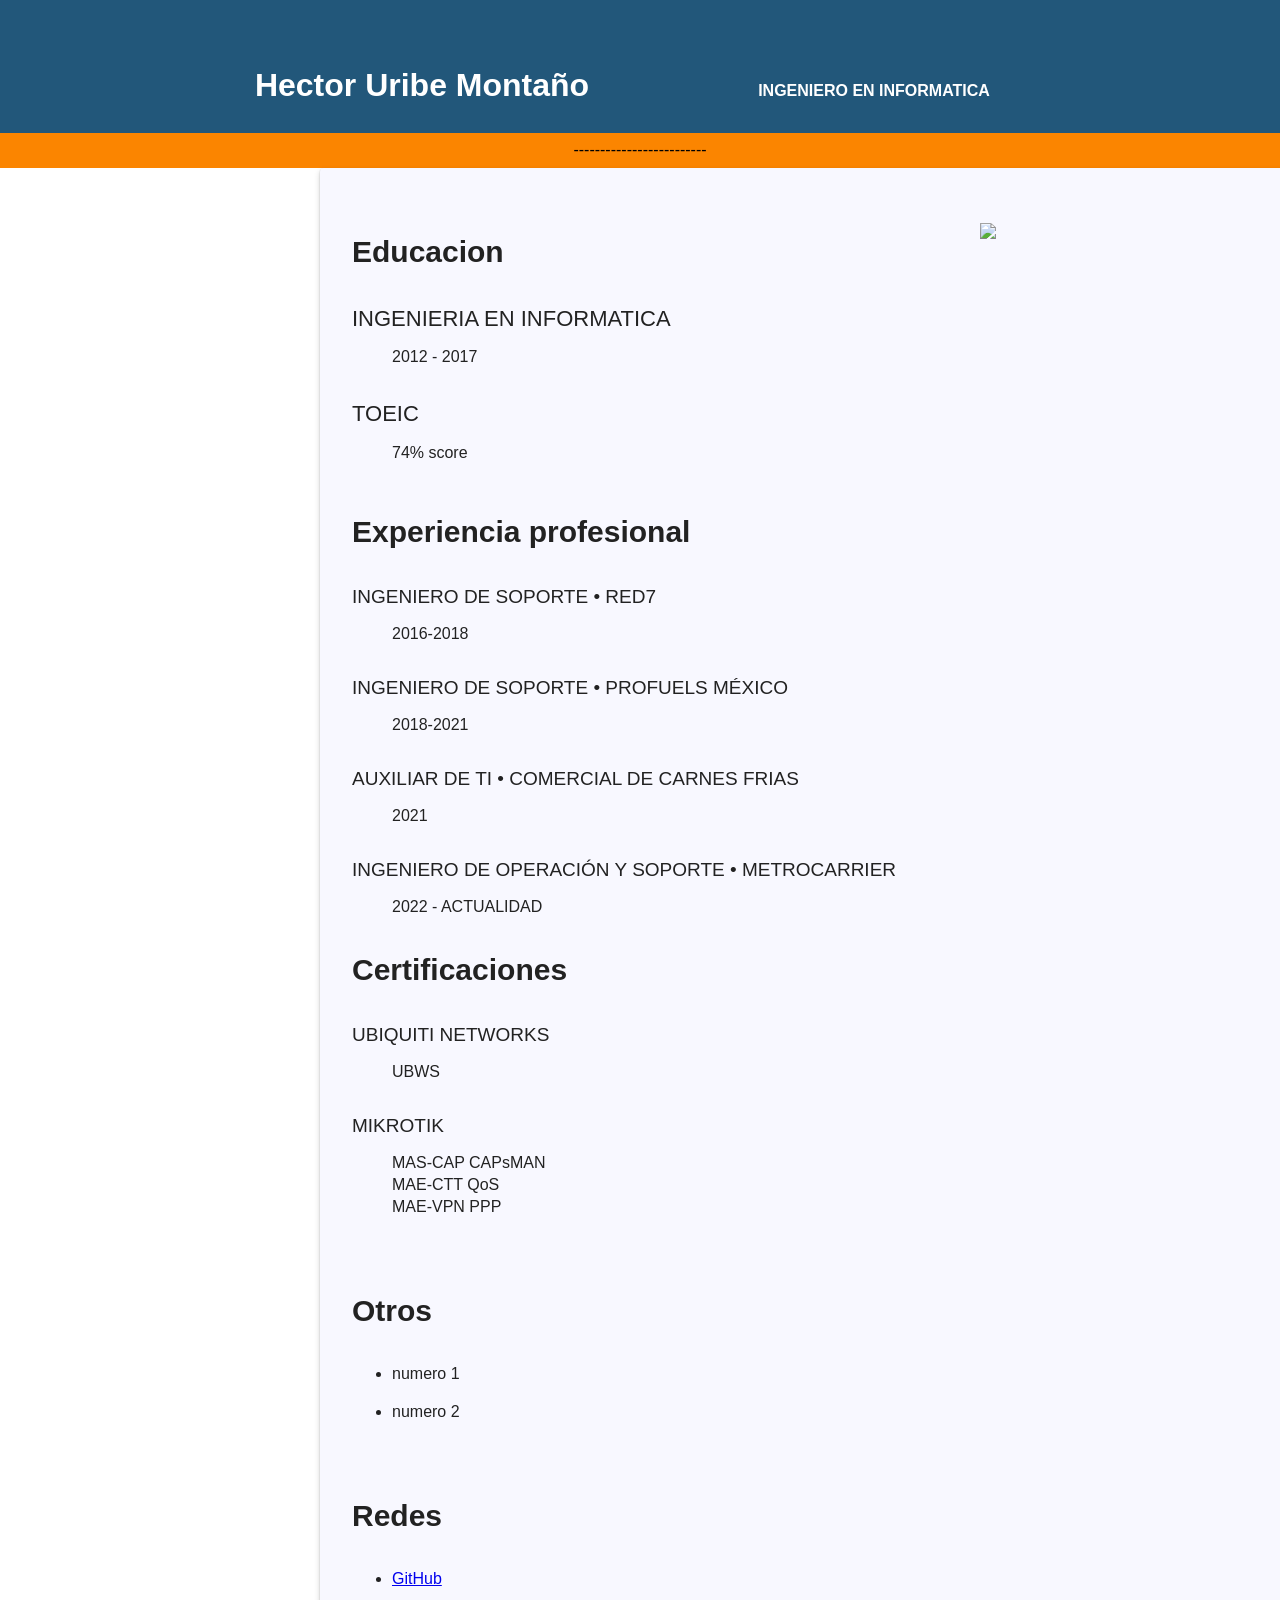
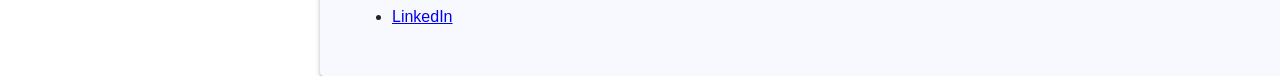
==== index.html @ c2cc69c9 "Initial commit" ====
<!DOCTYPE html>
 <html>
 <head>
 	<title>Curriculum Vitae</title>
 	<meta charset="utf-8">
    <link rel="stylesheet" href="./css/all.css" >
 	<meta name= "description" content=".jkasldkajdlkajsdlñkjdfk{kasñl{dkalskd">
    <link rel="stylesheet" href="https://cdnjs.cloudflare.com/ajax/libs/animate.css/4.1.1/animate.min.css"/>
    <meta content="width=device-width, initial-scale=1" name="viewport">
    <link href="css/style.css" rel="stylesheet">
     <link href="css/normalize.css" rel="stylesheet">
     <meta content="2" data-name="image-counter">

 </head>
 <body  style="font-family: helvetica, arial, sans-serif; margin: 0; ">
<header class="Encabezado" > 
 <h1 class="content animate__animated animate__bounceInLeft " >Hector Uribe Montaño</h1>
 <p class="content animate__animated animate__bounceInRight " >Ingeniero en Informatica </p>
</header>
<div class="topbarra">  ------------------------- </div>



<section >
<div class="video-container" >
        <video autoplay loop width="1920" width="1080" >
        <source src="./Fondo/FondoCV.mp4" typ="video/mp4">
            </video>
    </div>

  <div class="container">
		<div id="myEducation">
    <div style="display: inline-block; width: 65%;vertical-align:top;" >
               <h3 class="title_middletop" >Educacion</h3> 
            <div>
        <dl>
           <dt class="mydescription" >Ingenieria en Informatica</dt>
            <dd>2012 - 2017</dd>
           <dt class="mydescription">TOEIC</dt>
            <dd>74% score</dd>
        </dl>            
            </div>
    </div> 
            <div class="Foto_perfil"><img src="https://pbs.twimg.com/media/CMOrTsXVEAAF6tr.jpg" width="300" > 
            </div>            
        </div>
    <div>
         <h3 class="title_middletop" >Experiencia profesional</h3> 
        <div>
            <dl>
                <dt class="title_middle" >Ingeniero de Soporte • RED7</dt>
                <dd>2016-2018</dd>
                <dt class="title_middle">Ingeniero de Soporte • Profuels México</dt>
                <dd>2018-2021</dd>
                <dt class="title_middle">Auxiliar de TI • Comercial de Carnes Frias</dt>
                <dd>2021</dd>
                 <dt class="title_middle">Ingeniero de Operación y Soporte • Metrocarrier</dt>
                <dd>2022 - ACTUALIDAD</dd>
            </dl>            
        </div>  
    </div>
        <div >
        <h3  class="title_middletop" >Certificaciones</h3> 
        <div>
            <dl>
                <dt class="title_middle">Ubiquiti Networks</dt>
                <dd>UBWS</dd>
                <dt class="title_middle">Mikrotik</dt>
                <dd>MAS-CAP CAPsMAN</dd>
                <dd>MAE-CTT QoS</dd>
                <dd>MAE-VPN PPP</dd>
            </dl> 
        </div>                 
        </div>  
            <div style="margin-top: 70px;">
                <h3 class="title_middletop">Otros</h3>
                <ul style="margin-top:12px;">
                    <li style="margin-top:16px;">numero 1</li>
                    <li style="margin-top:16px;">numero 2</li>
                </ul>
            </div>
             <div style="margin-top: 70px;">
                <h3 class="title_middletop" >Redes</h3>
                <ul style="margin-top:12px;">
                    <li style="margin-top:16px;">
                        <a href="https://github.com/Hector7x" target="_blank">GitHub</a></li>
                    <li style="margin-top:16px;"><a href="https://www.linkedin.com/in/hectorum" target="_blank">LinkedIn</a></li>
                </ul>
            
            </div>
    </div>
</section>
 </body>
 </html>
---- css/all.css ----
.animate__animated.animate__bounceInLeft{
	  --animate-duration: 1s;
	   --animate-delay: 0.9s;
	   display: inline-block;
	   width: 400px; 
	   font-weight:700
}

.animate__animated.animate__bounceInRight{
	--animate-duration: 1.5s;
	   --animate-delay: 0.9s;
	   display: inline-block;
	   width: 400px; 
	   text-transform: uppercase;	
	   font-weight:700
}

.Encabezado{
	
	background-color: #22577a; 
	color:white; 
	text-align: center; 
	padding: 10px;
}

.topbarra{

		color: black;  
		text-align: center; 
		padding: 6px;
        background-color: #fb8500;
}

.title_middle{

	font-size:19px; 
	text-transform: uppercase;
	margin-top: 30px;
	margin-bottom: 12px;
}

.title_middletop{
	font-size: 30px; font-weight:700;
	padding-top: 1px;
	padding-bottom: 1px;
}

.myEducation{

	

}
.mydescription{

	font-size:22px; 
	text-transform: uppercase;
	margin-top: 30px;
	margin-bottom: 12px;
}

.container{
	position: relative;
	margin-left: 25%;
	max-width: 960px;
	height: 80vh;
	width: 100%;
	height: 100%;
	box-shadow: 0 3px 6px rgba(0, 0, 0, 0.16),0 1px 2px rgba(0, 0, 0, 0.23);
	background-color: ghostwhite;
	border-radius: 4px;
	padding: 2em;
	overflow: auto;
}

.Foto_perfil{
	display: inline-block; 
	width:30%; 
	margin-top: 20px;
}

@media (min-width: 200px) {
	th{
		display: flex;
	}
	td{
		display: flex;
		width: auto;
	}
	td:nth-of-type(1){
		font-size: 1em;
	}
	.content{
		padding: 1em;
	}
}
@media (min-height: 100px){
	.content{
		height: .2em;
	}
}
---- css/style.css ----
/*
 * What follows is the result of much research on cross-browser styling.
 * Credit left inline and big thanks to Nicolas Gallagher, Jonathan Neal,
 * Kroc Camen, and the H5BP dev community and team.
 */
/* ==========================================================================
   Base styles: opinionated defaults
   ========================================================================== */
html {
  color: #222;
  font-size: 1em;
  line-height: 1.4;
}

html, body {
  height: 100%;
  width: 100%;
}

/*
 * Remove text-shadow in selection highlight:
 * https://twitter.com/miketaylr/status/12228805301
 *
 * These selection rule sets have to be separate.
 * Customize the background color to match your design.
 */
::selection {
  background: #b3d4fc;
  text-shadow: none;
}

/*
 * A better looking default horizontal rule
 */
hr {
  display: block;
  height: 1px;
  border: 0;
  border-top: 1px solid #ccc;
  margin: 1em 0;
  padding: 0;
}

/*
 * Remove the gap between audio, canvas, iframes,
 * images, videos and the bottom of their containers:
 * https://github.com/h5bp/html5-boilerplate/issues/440
 */
audio,
canvas,
iframe,
img,
svg,
video {
  vertical-align: middle;
}

/*
 * Remove default fieldset styles.
 */
fieldset {
  border: 0;
  margin: 0;
  padding: 0;
}

/*
 * Allow only vertical resizing of textareas.
 */
textarea {
  resize: vertical;
}

/* ==========================================================================
   Browser Upgrade Prompt
   ========================================================================== */
.browserupgrade {
  margin: 0.2em 0;
  background: #ccc;
  color: #000;
  padding: 0.2em 0;
}

/* ==========================================================================
   Author's custom styles
   ========================================================================== */
.video-container {
  height: 100%;
  width: 100%;
  overflow: hidden;
  position: absolute;
  
}

.video-container video {
  min-width: 100%;
  min-height: 100%;
  width: auto;
  height: auto;
  position: absolute ;
  top: 50%;
  left: 50%;
  -webkit-transform: translate(-50%, -50%);
  transform: translate(-50%, -50%);
  
}

.navigation li {
  padding: 5px 10px;
  transition: all 0.8s;
}

.navigation li:hover {
  background-color: rgba(0, 0, 0, 0.8);
}

.navigation li a {
  color: white;
  cursor: pointer;
}

.navigation li a:hover {
  text-decoration: none;
}

#description ul {
  margin: 0px;
}

#description.absolute {
  bottom: 0px;
}

#description.fixed {
  top: 0px;
}

.pictures {
  height: 300px;
  background-size: cover;
  background-position: center;
  padding: 0px;
  overflow: hidden;
}

.pictures:hover .screen {
  top: 0%;
}

.pictures .screen {
  top: -100%;
  position: relative;
  background-color: rgba(0, 0, 0, 0.8);
  height: 100%;
  width: 100%;
  transition: top 0.4s;
}

#menu-title {
  width: 300px;
  z-index: 5;
  top: 50%;
  left: calc(50% - 150px);
  top: calc(50% - 2.5em);
}

#gallery {
  width: 100%;
  overflow-x: hidden;
}

#gallery .inner {
  white-space: nowrap;
  position: relative;
  left: 0%;
  transition: left 3.5s;
}

#gallery .image {
  display: inline-block;
  margin-right: -4px;
  height: 100vh;
  width: 100%;
  background-size: cover;
  background-position: center;
}

#contact {
  margin-top: -200px;
}

.container .card {
  margin-top: -200px;
  padding: 2em;
}

.path-step {
  width: 1.5em;
  height: 1.5em;
  border-radius: 50%;
  background-color: #a2a2a2;
  display: inline-block;
  margin-top: 2em;
  opacity: 0.4s;
  transition: all 0.4s;
  cursor: pointer;
}

.path-step:hover {
  box-shadow: 0px 0px 5px rgba(250, 250, 250, 0.8);
  opacity: 0.9;
}

.path-step.active {
  opacity: 1;
  background-color: white;
  box-shadow: 0px 0px 5px rgba(250, 250, 250, 0.8);
}

.step-form .step {
  max-height: 0px;
  overflow: hidden;
  transition: all 1s;
  margin: 0px;
}

.step-form .step.active {
  padding: 1em 0.5em;
  max-height: 150px;
}

.step-form .step input, .step-form .step textarea {
  font-size: 2em;
  padding: 0.5em;
  border: none;
  outline: none;
  border-bottom: solid 1px #eee;
  background-color: transparent;
  widt: 100%;
}

#location {
  width: 80%;
  margin: 0 auto;
  margin-top: -50px;
}

#map {
  height: 500px;
}

/* ==========================================================================
   Helper classes
   ========================================================================== */
.card {
  box-shadow: 0px 0px 10px rgba(0, 0, 0, 0.5);
}

.black {
  background-color: #222;
}

.white {
  background-color: white;
}

.white-text {
  color: white;
}

.black-text {
  color: black;
}

.Montserrat {
  font-family: 'Montserrat', sans-serif;

.slim {
  font-weight: 200;
}

.title {
  font-size: 1.5em;
}

.subtitle {
  font-size: 2.5em;
}

.medium, .navigation li {
  font-size: 1.5em;
}

.large-padding {
  padding: 10px 15px;
}

.absolute {
  position: absolute;
}

.fixed {
  position: fixed;
}

.relative {
  position: relative;
}

.bottom {
  bottom: 0px;
}

.top {
  top: 1em;
}

.right {
  right: 5em;
}

.up {
  z-index: 5;
}

.full-height {
  height: 100%;
}

.full-width {
  width: 100%;
}

.row {
  margin: 0;
}

.top-space {
  margin-top: 2em;
}

.no-margin {
  margin: 0px;
}

/*
 * Hide visually and from screen readers
 */
.hidden {
  display: none;
}

/*
 * Hide only visually, but have it available for screen readers:
 * http://snook.ca/archives/html_and_css/hiding-content-for-accessibility
 */
.visuallyhidden {
  border: 0;
  clip: rect(0 0 0 0);
  height: 1px;
  margin: -1px;
  overflow: hidden;
  padding: 0;
  position: absolute;
  width: 1px;
}

/*
 * Extends the .visuallyhidden class to allow the element
 * to be focusable when navigated to via the keyboard:
 * https://www.drupal.org/node/897638
 */
.visuallyhidden.focusable:active,
.visuallyhidden.focusable:focus {
  clip: auto;
  height: auto;
  margin: 0;
  overflow: visible;
  position: static;
  width: auto;
}

/*
 * Hide visually and from screen readers, but maintain layout
 */
.invisible {
  visibility: hidden;
}

/*
 * Clearfix: contain floats
 *
 * For modern browsers
 * 1. The space content is one way to avoid an Opera bug when the
 *    `contenteditable` attribute is included anywhere else in the document.
 *    Otherwise it causes space to appear at the top and bottom of elements
 *    that receive the `clearfix` class.
 * 2. The use of `table` rather than `block` is only necessary if using
 *    `:before` to contain the top-margins of child elements.
 */
.clearfix:before,
.clearfix:after {
  content: " ";
  /* 1 */
  display: table;
  /* 2 */
}

.clearfix:after {
  clear: both;
}

/* ==========================================================================
   EXAMPLE Media Queries for Responsive Design.
   These examples override the primary ('mobile first') styles.
   Modify as content requires.
   ========================================================================== */
/* ==========================================================================
   Print styles.
   Inlined to avoid the additional HTTP request:
   http://www.phpied.com/delay-loading-your-print-css/
   ========================================================================== */
@media print {
  *,
  *:before,
  *:after,
  *:first-letter,
  *:first-line {
    background: transparent !important;
    color: #000 !important;
    /* Black prints faster:
                                   http://www.sanbeiji.com/archives/953 */
    box-shadow: none !important;
    text-shadow: none !important;
  }
  a,
  a:visited {
    text-decoration: underline;
  }
  a[href]:after {
    content: " (" attr(href) ")";
  }
  abbr[title]:after {
    content: " (" attr(title) ")";
  }
  /*
     * Don't show links that are fragment identifiers,
     * or use the `javascript:` pseudo protocol
     */
  a[href^="#"]:after,
  a[href^="javascript:"]:after {
    content: "";
  }
  pre,
  blockquote {
    border: 1px solid #999;
    page-break-inside: avoid;
  }
  /*
     * Printing Tables:
     * http://css-discuss.incutio.com/wiki/Printing_Tables
     */
  thead {
    display: table-header-group;
  }
  tr,
  img {
    page-break-inside: avoid;
  }
  img {
    max-width: 100% !important;
  }
  p,
  h2,
  h3 {
    orphans: 3;
    widows: 3;
  }
  h2,
  h3 {
    page-break-after: avoid;
  }
}
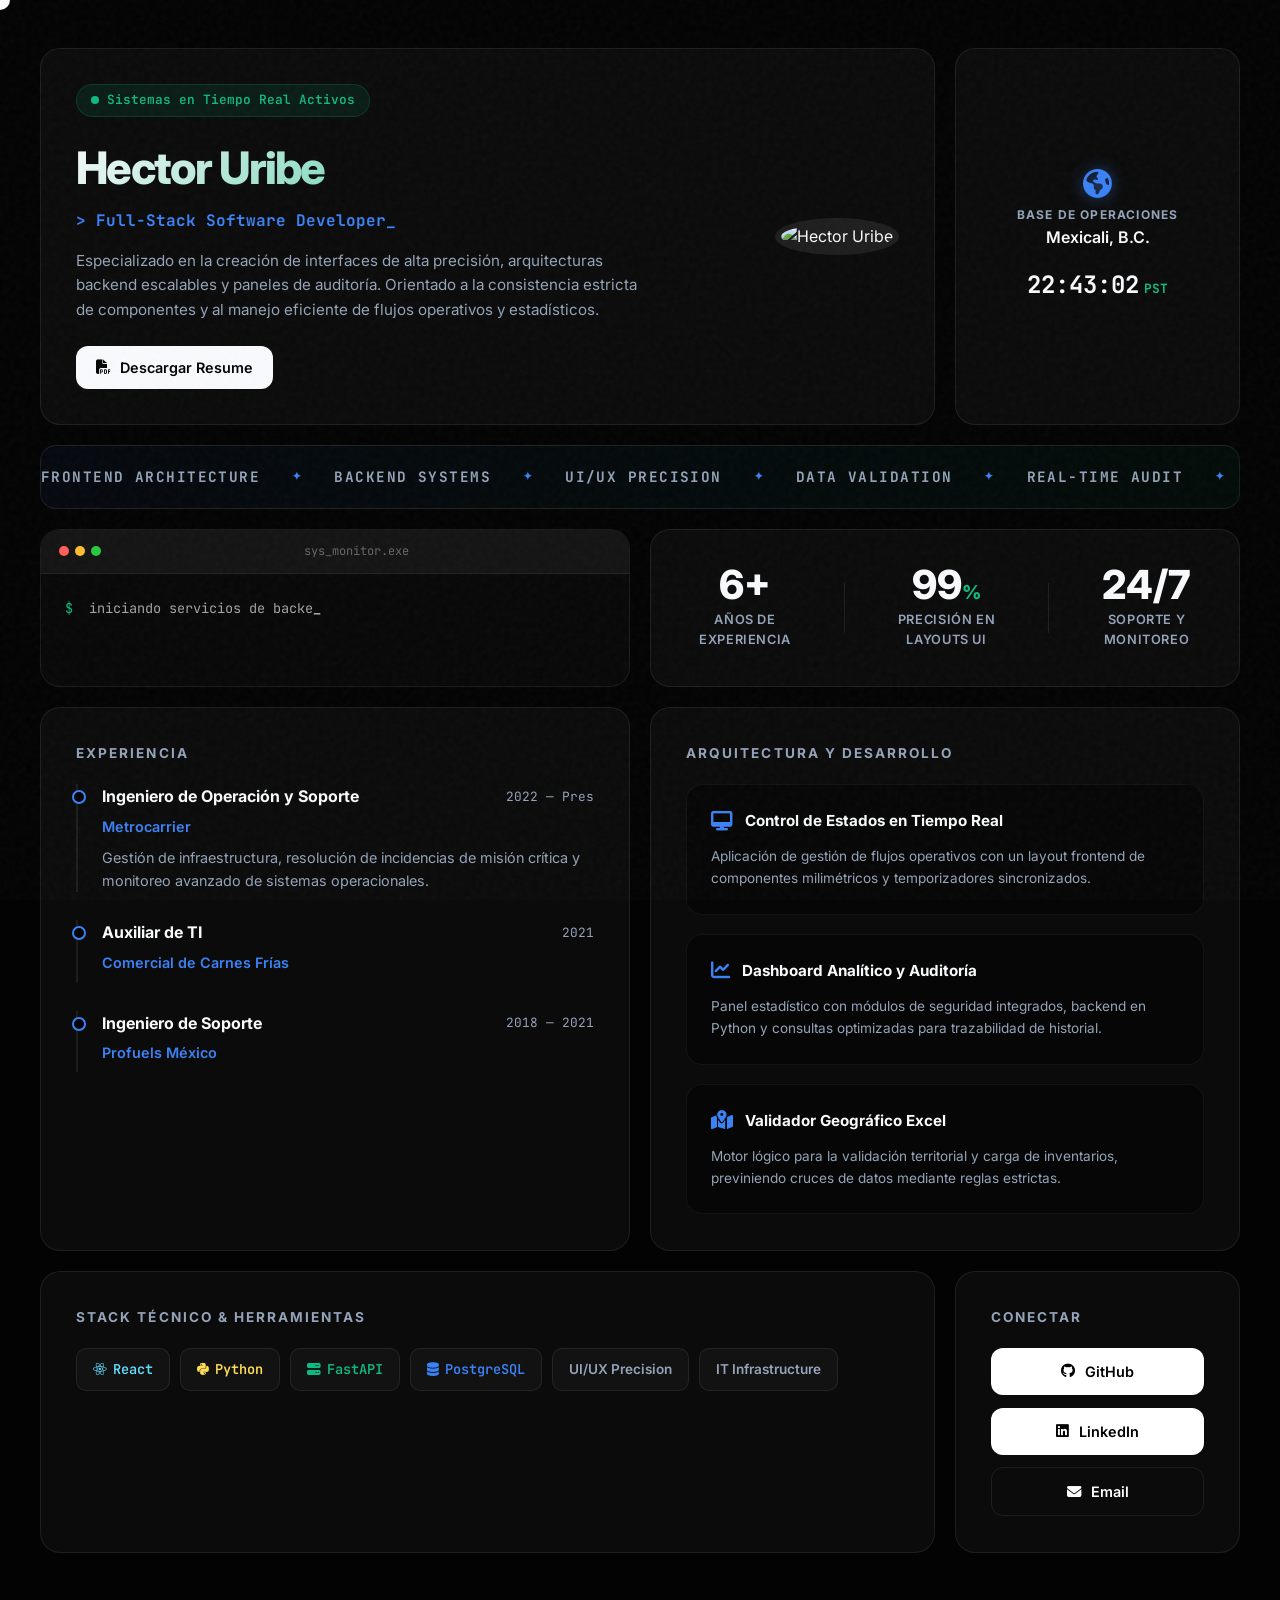
==== commit b209dded: "q" ====
--- a/index.html
+++ b/index.html
@@ -1,96 +1,286 @@
-  <!DOCTYPE html>
- <html>
- <head>
- 	<title>Curriculum Vitae</title>
- 	<meta charset="utf-8">
-    <link rel="stylesheet" href="./css/all.css" >
- 	<meta name= "description" content=".jkasldkajdlkajsdlñkjdfk{kasñl{dkalskd">
-    <link rel="stylesheet" href="https://cdnjs.cloudflare.com/ajax/libs/animate.css/4.1.1/animate.min.css"/>
-    <meta content="width=device-width, initial-scale=1" name="viewport">
-    <link href="css/style.css" rel="stylesheet">
-     <link href="css/normalize.css" rel="stylesheet">
-     <meta content="2" data-name="image-counter">
-
- </head>
- <body  style="font-family: helvetica, arial, sans-serif; margin: 0; ">
-<header class="Encabezado" > 
- <h1 class="content animate__animated animate__bounceInLeft " >Hector Uribe Montaño</h1>
- <p class="content animate__animated animate__bounceInRight " >Ingeniero en Informatica </p>
-</header>
-<div class="topbarra">  ------------------------- </div>
-
-
-
-<section >
-<div class="video-container" >
-        <video autoplay loop width="1920" width="1080" >
-        <source src="./Fondo/FondoCV.mp4" typ="video/mp4">
-            </video>
+<!DOCTYPE html>
+<html lang="es">
+<head>
+    <meta charset="utf-8">
+    <meta name="viewport" content="width=device-width, initial-scale=1">
+    <title>Hector Uribe - Software Developer</title>
+    <link rel="preconnect" href="https://fonts.googleapis.com">
+    <link rel="preconnect" href="https://fonts.gstatic.com" crossorigin>
+    <link href="https://fonts.googleapis.com/css2?family=Inter:wght@300;400;500;600;700&family=JetBrains+Mono:wght@400;700&display=swap" rel="stylesheet">
+    <link rel="stylesheet" href="https://cdnjs.cloudflare.com/ajax/libs/font-awesome/6.4.0/css/all.min.css">
+    <link rel="stylesheet" href="./css/all.css">
+</head>
+<body>
+
+    <div class="custom-cursor" id="cursor"></div>
+
+    <div class="noise-bg"></div>
+
+    <div class="bento-container" id="bento-container">
+        
+        <div class="bento-card hero-card slide-up" style="--delay: 0.1s;">
+            <div class="hero-content">
+                <div class="status-badge">
+                    <span class="pulse-dot"></span> Sistemas en Tiempo Real Activos
+                </div>
+                <h1 class="name gradient-text">Hector Uribe</h1>
+                <h2 class="role">&gt; Full-Stack Software Developer_</h2>
+                <p class="bio">
+                    Especializado en la creación de interfaces de alta precisión, arquitecturas backend escalables y paneles de auditoría. Orientado a la consistencia estricta de componentes y al manejo eficiente de flujos operativos y estadísticos.
+                </p>
+                <div class="hero-actions">
+                    <a href="CV_Hector_Uribe.pdf" download="CV_Hector_Uribe.pdf" class="glow-btn magnetic-element">
+                        <i class="fas fa-file-pdf"></i> Descargar Resume
+                    </a>
+                </div>
+            </div>
+            <div class="hero-visual">
+                <div class="avatar-wrapper">
+                    <img src="https://pbs.twimg.com/media/CMOrTsXVEAAF6tr.jpg" alt="Hector Uribe" class="avatar">
+                </div>
+            </div>
+        </div>
+
+        <div class="bento-card location-card slide-up" style="--delay: 0.2s;">
+            <div class="location-info">
+                <i class="fas fa-globe-americas icon-glow"></i>
+                <div>
+                    <h3 class="loc-title">Base de Operaciones</h3>
+                    <p class="loc-text">Mexicali, B.C.</p>
+                </div>
+            </div>
+            <div class="time-display">
+                <span id="live-time">00:00:00</span>
+                <span class="time-zone">PST</span>
+            </div>
+        </div>
+
+        <div class="bento-card marquee-card slide-up" style="--delay: 0.3s;">
+            <div class="marquee-track">
+                <div class="marquee-content">
+                    <span>FRONTEND ARCHITECTURE</span> <span class="star">✦</span>
+                    <span>BACKEND SYSTEMS</span> <span class="star">✦</span>
+                    <span>UI/UX PRECISION</span> <span class="star">✦</span>
+                    <span>DATA VALIDATION</span> <span class="star">✦</span>
+                    <span>REAL-TIME AUDIT</span> <span class="star">✦</span>
+                    <span>FRONTEND ARCHITECTURE</span> <span class="star">✦</span>
+                    <span>BACKEND SYSTEMS</span> <span class="star">✦</span>
+                    <span>UI/UX PRECISION</span> <span class="star">✦</span>
+                    <span>DATA VALIDATION</span> <span class="star">✦</span>
+                    <span>REAL-TIME AUDIT</span> <span class="star">✦</span>
+                </div>
+            </div>
+        </div>
+
+        <div class="bento-card terminal-card slide-up" style="--delay: 0.4s;">
+            <div class="terminal-header">
+                <div class="term-dots">
+                    <span class="dot red"></span><span class="dot yellow"></span><span class="dot green"></span>
+                </div>
+                <span class="term-title">sys_monitor.exe</span>
+            </div>
+            <div class="terminal-body">
+                <p><span class="prompt">$</span> <span id="typewriter"></span><span class="cursor-blink">_</span></p>
+            </div>
+        </div>
+
+        <div class="bento-card stats-card slide-up" style="--delay: 0.5s;">
+            <div class="stat-box">
+                <span class="stat-number">6+</span>
+                <span class="stat-label">Años de<br>Experiencia</span>
+            </div>
+            <div class="stat-divider"></div>
+            <div class="stat-box">
+                <span class="stat-number">99<span class="stat-small">%</span></span>
+                <span class="stat-label">Precisión en<br>Layouts UI</span>
+            </div>
+            <div class="stat-divider"></div>
+            <div class="stat-box">
+                <span class="stat-number">24/7</span>
+                <span class="stat-label">Soporte y<br>Monitoreo</span>
+            </div>
+        </div>
+
+        <div class="bento-card exp-card slide-up" style="--delay: 0.6s;">
+            <h3 class="card-title">Experiencia</h3>
+            <div class="exp-list">
+                <div class="exp-item">
+                    <div class="exp-header">
+                        <span class="exp-role">Ingeniero de Operación y Soporte</span>
+                        <span class="exp-date">2022 — Pres</span>
+                    </div>
+                    <span class="exp-company">Metrocarrier</span>
+                    <p class="exp-desc">Gestión de infraestructura, resolución de incidencias de misión crítica y monitoreo avanzado de sistemas operacionales.</p>
+                </div>
+                <div class="exp-item">
+                    <div class="exp-header">
+                        <span class="exp-role">Auxiliar de TI</span>
+                        <span class="exp-date">2021</span>
+                    </div>
+                    <span class="exp-company">Comercial de Carnes Frías</span>
+                </div>
+                <div class="exp-item">
+                    <div class="exp-header">
+                        <span class="exp-role">Ingeniero de Soporte</span>
+                        <span class="exp-date">2018 — 2021</span>
+                    </div>
+                    <span class="exp-company">Profuels México</span>
+                </div>
+            </div>
+        </div>
+
+        <div class="bento-card projects-card slide-up" style="--delay: 0.7s;">
+            <h3 class="card-title">Arquitectura y Desarrollo</h3>
+            <div class="project-list">
+                <div class="project-box">
+                    <div class="project-top">
+                        <i class="fas fa-desktop project-icon"></i>
+                        <h4>Control de Estados en Tiempo Real</h4>
+                    </div>
+                    <p>Aplicación de gestión de flujos operativos con un layout frontend de componentes milimétricos y temporizadores sincronizados.</p>
+                </div>
+                <div class="project-box">
+                    <div class="project-top">
+                        <i class="fas fa-chart-line project-icon"></i>
+                        <h4>Dashboard Analítico y Auditoría</h4>
+                    </div>
+                    <p>Panel estadístico con módulos de seguridad integrados, backend en Python y consultas optimizadas para trazabilidad de historial.</p>
+                </div>
+                <div class="project-box">
+                    <div class="project-top">
+                        <i class="fas fa-map-marked-alt project-icon"></i>
+                        <h4>Validador Geográfico Excel</h4>
+                    </div>
+                    <p>Motor lógico para la validación territorial y carga de inventarios, previniendo cruces de datos mediante reglas estrictas.</p>
+                </div>
+            </div>
+        </div>
+
+        <div class="bento-card tech-card slide-up" style="--delay: 0.8s;">
+            <h3 class="card-title">Stack Técnico & Herramientas</h3>
+            <div class="tags-container">
+                <span class="mono-tag code-react"><i class="fab fa-react"></i> React</span>
+                <span class="mono-tag code-python"><i class="fab fa-python"></i> Python</span>
+                <span class="mono-tag code-api"><i class="fas fa-server"></i> FastAPI</span>
+                <span class="mono-tag code-db"><i class="fas fa-database"></i> PostgreSQL</span>
+                <span class="mono-tag text-tag">UI/UX Precision</span>
+                <span class="mono-tag text-tag">IT Infrastructure</span>
+            </div>
+        </div>
+        
+        <div class="bento-card contact-card slide-up" style="--delay: 0.9s;">
+            <h3 class="card-title">Conectar</h3>
+            <div class="link-grid">
+                <a href="https://github.com/Hector7x" target="_blank" class="tech-btn primary-btn magnetic-element">
+                    <i class="fab fa-github"></i> GitHub
+                </a>
+                <a href="https://www.linkedin.com/in/hectorum" target="_blank" class="tech-btn primary-btn magnetic-element">
+                    <i class="fab fa-linkedin"></i> LinkedIn
+                </a>
+                <a href="mailto:tu-correo@email.com" class="tech-btn outline-btn magnetic-element">
+                    <i class="fas fa-envelope"></i> Email
+                </a>
+            </div>
+        </div>
+
     </div>
 
-  <div class="container">
-		<div id="myEducation">
-    <div style="display: inline-block; width: 65%;vertical-align:top;" >
-               <h3 class="title_middletop" >Educacion</h3> 
-            <div>
-        <dl>
-           <dt class="mydescription" >Ingenieria en Informatica</dt>
-            <dd>2012 - 2017</dd>
-           <dt class="mydescription">TOEIC</dt>
-            <dd>74% score</dd>
-        </dl>            
-            </div>
-    </div> 
-            <div class="Foto_perfil"><img src="https://pbs.twimg.com/media/CMOrTsXVEAAF6tr.jpg" width="300" > 
-            </div>            
-        </div>
-    <div>
-         <h3 class="title_middletop" >Experiencia profesional</h3> 
-        <div>
-            <dl>
-                <dt class="title_middle" >Ingeniero de Soporte • RED7</dt>
-                <dd>2016-2018</dd>
-                <dt class="title_middle">Ingeniero de Soporte • Profuels México</dt>
-                <dd>2018-2021</dd>
-                <dt class="title_middle">Auxiliar de TI • Comercial de Carnes Frias</dt>
-                <dd>2021</dd>
-                 <dt class="title_middle">Ingeniero de Operación y Soporte • Metrocarrier</dt>
-                <dd>2022 - ACTUALIDAD</dd>
-            </dl>            
-        </div>  
-    </div>
-        <div >
-        <h3  class="title_middletop" >Certificaciones</h3> 
-        <div>
-            <dl>
-                <dt class="title_middle">Ubiquiti Networks</dt>
-                <dd>UBWS</dd>
-                <dt class="title_middle">Mikrotik</dt>
-                <dd>MAS-CAP CAPsMAN</dd>
-                <dd>MAE-CTT QoS</dd>
-                <dd>MAE-VPN PPP</dd>
-            </dl> 
-        </div>                 
-        </div>  
-            <div style="margin-top: 70px;">
-                <h3 class="title_middletop">Otros</h3>
-                <ul style="margin-top:12px;">
-                    <li style="margin-top:16px;">numero 1</li>
-                    <li style="margin-top:16px;">numero 2</li>
-                </ul>
-            </div>
-             <div style="margin-top: 70px;">
-                <h3 class="title_middletop" >Redes</h3>
-                <ul style="margin-top:12px;">
-                    <li style="margin-top:16px;">
-                        <a href="https://github.com/Hector7x" target="_blank">GitHub</a></li>
-                    <li style="margin-top:16px;"><a href="https://www.linkedin.com/in/hectorum" target="_blank">LinkedIn</a></li>
-                </ul>
+    <script>
+        // 1. Cursor Personalizado Invertido
+        const cursor = document.getElementById('cursor');
+        
+        if (window.matchMedia("(min-width: 768px)").matches) {
+            document.addEventListener('mousemove', e => {
+                cursor.style.transform = `translate3d(${e.clientX}px, ${e.clientY}px, 0)`;
+            });
+
+            const interactives = document.querySelectorAll('a, button, .bento-card');
+            interactives.forEach(el => {
+                el.addEventListener('mouseenter', () => cursor.classList.add('active'));
+                el.addEventListener('mouseleave', () => cursor.classList.remove('active'));
+            });
+        }
+
+        // 2. Elementos Magnéticos (Botones)
+        const magnetics = document.querySelectorAll('.magnetic-element');
+        magnetics.forEach(btn => {
+            btn.addEventListener('mousemove', e => {
+                const rect = btn.getBoundingClientRect();
+                const x = (e.clientX - rect.left - rect.width / 2) * 0.4; 
+                const y = (e.clientY - rect.top - rect.height / 2) * 0.4;
+                btn.style.transform = `translate(${x}px, ${y}px)`;
+            });
+            btn.addEventListener('mouseleave', () => {
+                btn.style.transform = `translate(0px, 0px)`;
+            });
+        });
+
+        // 3. Efecto 3D Tilt y Linterna
+        const cards = document.querySelectorAll('.bento-card');
+        cards.forEach(card => {
+            card.addEventListener('mousemove', e => {
+                const rect = card.getBoundingClientRect();
+                const x = e.clientX - rect.left;
+                const y = e.clientY - rect.top;
+                
+                card.style.setProperty("--mouse-x", `${x}px`);
+                card.style.setProperty("--mouse-y", `${y}px`);
+
+                const centerX = rect.width / 2;
+                const centerY = rect.height / 2;
+                const rotateX = ((y - centerY) / centerY) * -3; 
+                const rotateY = ((x - centerX) / centerX) * 3;
+                
+                card.style.transform = `perspective(1200px) rotateX(${rotateX}deg) rotateY(${rotateY}deg) scale3d(1.01, 1.01, 1.01)`;
+                card.style.zIndex = "10";
+            });
+
+            card.addEventListener('mouseleave', () => {
+                card.style.transform = `perspective(1200px) rotateX(0deg) rotateY(0deg) scale3d(1, 1, 1)`;
+                card.style.zIndex = "1";
+            });
+        });
+
+        // 4. Reloj en Vivo
+        function updateClock() {
+            const now = new Date();
+            const options = { timeZone: 'America/Tijuana', hour: '2-digit', minute:'2-digit', second:'2-digit', hour12: false };
+            document.getElementById('live-time').innerText = now.toLocaleTimeString('es-MX', options);
+        }
+        setInterval(updateClock, 1000);
+        updateClock();
+
+        // 5. Efecto Typewriter
+        const phrases = [
+            "iniciando servicios de backend...",
+            "validando schemas de FastAPI... OK.",
+            "sincronizando componentes React...",
+            "eficiencia espacial al 100%.",
+            "auditando bases de datos..."
+        ];
+        let i = 0; let j = 0; let isDeleting = false; let isWaiting = false;
+        const speed = 50; const delayBetween = 2500;
+        const typewriterEl = document.getElementById("typewriter");
+
+        function typeLoop() {
+            if (isWaiting) return;
+            const currentPhrase = phrases[i];
             
-            </div>
-    </div>
-</section>
- </body>
- </html>
-
-
+            if (isDeleting) {
+                typewriterEl.innerText = currentPhrase.substring(0, j - 1);
+                j--;
+                if (j === 0) { isDeleting = false; i = (i + 1) % phrases.length; }
+            } else {
+                typewriterEl.innerText = currentPhrase.substring(0, j + 1);
+                j++;
+                if (j === currentPhrase.length) {
+                    isWaiting = true;
+                    setTimeout(() => { isWaiting = false; isDeleting = true; }, delayBetween);
+                }
+            }
+            setTimeout(typeLoop, isDeleting ? speed / 2 : speed);
+        }
+        typeLoop();
+    </script>
+</body>
+</html>
--- a/css/all.css
+++ b/css/all.css
@@ -1,100 +1,242 @@
-.animate__animated.animate__bounceInLeft{
-	  --animate-duration: 1s;
-	   --animate-delay: 0.9s;
-	   display: inline-block;
-	   width: 400px; 
-	   font-weight:700
-}
-
-.animate__animated.animate__bounceInRight{
-	--animate-duration: 1.5s;
-	   --animate-delay: 0.9s;
-	   display: inline-block;
-	   width: 400px; 
-	   text-transform: uppercase;	
-	   font-weight:700
-}
-
-.Encabezado{
-	
-	background-color: #22577a; 
-	color:white; 
-	text-align: center; 
-	padding: 10px;
-}
-
-.topbarra{
-
-		color: black;  
-		text-align: center; 
-		padding: 6px;
-        background-color: #fb8500;
-}
-
-.title_middle{
-
-	font-size:19px; 
-	text-transform: uppercase;
-	margin-top: 30px;
-	margin-bottom: 12px;
-}
-
-.title_middletop{
-	font-size: 30px; font-weight:700;
-	padding-top: 1px;
-	padding-bottom: 1px;
-}
-
-.myEducation{
-
-	
-
-}
-.mydescription{
-
-	font-size:22px; 
-	text-transform: uppercase;
-	margin-top: 30px;
-	margin-bottom: 12px;
-}
-
-.container{
-	position: relative;
-	margin-left: 25%;
-	max-width: 960px;
-	height: 80vh;
-	width: 100%;
-	height: 100%;
-	box-shadow: 0 3px 6px rgba(0, 0, 0, 0.16),0 1px 2px rgba(0, 0, 0, 0.23);
-	background-color: ghostwhite;
-	border-radius: 4px;
-	padding: 2em;
-	overflow: auto;
-}
-
-.Foto_perfil{
-	display: inline-block; 
-	width:30%; 
-	margin-top: 20px;
-}
-
-@media (min-width: 200px) {
-	th{
-		display: flex;
-	}
-	td{
-		display: flex;
-		width: auto;
-	}
-	td:nth-of-type(1){
-		font-size: 1em;
-	}
-	.content{
-		padding: 1em;
-	}
-}
-@media (min-height: 100px){
-	.content{
-		height: .2em;
-	}
+/* --- VARIABLES DEL SISTEMA --- */
+:root {
+    --bg-base: #030303;
+    --bg-card: rgba(18, 18, 18, 0.6);
+    --border-color: rgba(255, 255, 255, 0.08);
+    --text-main: #f8fafc;
+    --text-muted: #94a3b8;
+    --accent-blue: #3b82f6;
+    --accent-green: #10b981;
+    --btn-primary-bg: #ffffff;
+    --btn-primary-text: #000000;
+    --btn-outline-text: #ffffff;
+    --card-radius: 20px;
+    --transition: all 0.4s ease;
+}
+
+* { box-sizing: border-box; margin: 0; padding: 0; }
+
+/* Ocultar cursor nativo para el Custom Cursor */
+@media (min-width: 768px) {
+    body, a, button, input { cursor: none !important; }
+}
+
+::-webkit-scrollbar { width: 8px; }
+::-webkit-scrollbar-track { background: var(--bg-base); }
+::-webkit-scrollbar-thumb { background: #333; border-radius: 10px; }
+::-webkit-scrollbar-thumb:hover { background: var(--accent-blue); }
+::selection { background: rgba(59, 130, 246, 0.3); color: #fff; }
+
+/* CUSTOM CURSOR */
+.custom-cursor {
+    position: fixed; top: -10px; left: -10px; width: 20px; height: 20px;
+    background: white; border-radius: 50%; pointer-events: none;
+    mix-blend-mode: difference; z-index: 99999;
+    transition: width 0.3s ease, height 0.3s ease, top 0.3s ease, left 0.3s ease;
+}
+.custom-cursor.active {
+    width: 60px; height: 60px; top: -30px; left: -30px;
+    background: rgba(255,255,255,0.8);
+}
+
+/* FILTRO DE RUIDO PREMIUM */
+.noise-bg {
+    position: fixed; top: 0; left: 0; width: 100vw; height: 100vh;
+    pointer-events: none; z-index: 9000; opacity: 0.035;
+    background-image: url("data:image/svg+xml,%3Csvg viewBox='0 0 200 200' xmlns='http://www.w3.org/2000/svg'%3E%3Cfilter id='noiseFilter'%3E%3CfeTurbulence type='fractalNoise' baseFrequency='0.8' numOctaves='3' stitchTiles='stitch'/%3E%3C/filter%3E%3Crect width='100%25' height='100%25' filter='url(%23noiseFilter)'/%3E%3C/svg%3E");
+}
+
+body {
+    font-family: 'Inter', sans-serif;
+    background-color: var(--bg-base);
+    color: var(--text-main);
+    line-height: 1.6;
+    min-height: 100vh;
+    display: flex;
+    justify-content: center;
+    align-items: center;
+    padding: 3rem 1.5rem;
+    overflow-x: hidden;
+}
+
+.slide-up {
+    opacity: 0; transform: translateY(20px);
+    animation: slideUpAnim 0.7s forwards cubic-bezier(0.16, 1, 0.3, 1);
+    animation-delay: var(--delay);
+}
+@keyframes slideUpAnim { to { opacity: 1; transform: translateY(0); } }
+
+/* --- GRID BENTO --- */
+.bento-container {
+    display: grid;
+    grid-template-columns: repeat(4, 1fr);
+    grid-auto-rows: minmax(min-content, max-content);
+    gap: 1.25rem;
+    max-width: 1200px;
+    width: 100%;
+    perspective: 2000px;
+}
+
+.hero-card { grid-column: span 3; }
+.location-card { grid-column: span 1; }
+.marquee-card { grid-column: span 4; padding: 0 !important; overflow: hidden; border-radius: 16px !important; }
+.terminal-card { grid-column: span 2; padding: 0 !important; overflow: hidden; }
+.stats-card { grid-column: span 2; }
+.exp-card { grid-column: span 2; grid-row: span 2; }
+.projects-card { grid-column: span 2; grid-row: span 2; }
+.tech-card { grid-column: span 3; }
+.contact-card { grid-column: span 1; }
+
+.bento-card {
+    background-color: var(--bg-card);
+    border-radius: var(--card-radius);
+    padding: 2.2rem;
+    position: relative;
+    display: flex;
+    flex-direction: column;
+    border: 1px solid var(--border-color);
+    transition: transform 0.4s cubic-bezier(0.23, 1, 0.32, 1), box-shadow 0.4s ease, border-color 0.4s ease;
+    transform-style: preserve-3d;
+}
+
+.bento-card::before {
+    content: ""; position: absolute; top: 0; left: 0; width: 100%; height: 100%;
+    border-radius: inherit; opacity: 0; transition: opacity 0.5s;
+    background: radial-gradient(800px circle at var(--mouse-x) var(--mouse-y), rgba(255,255,255,0.08), transparent 40%);
+    pointer-events: none; z-index: 1;
+}
+
+.bento-card:hover {
+    border-color: rgba(255,255,255,0.3);
+    box-shadow: 0 20px 40px rgba(0,0,0,0.8), 0 0 20px rgba(59, 130, 246, 0.1);
+}
+.bento-card:hover::before { opacity: 1; }
+.bento-card > * { position: relative; z-index: 3; transform: translateZ(20px); }
+
+.card-title {
+    font-size: 0.85rem; text-transform: uppercase; letter-spacing: 0.15em;
+    color: var(--text-muted); margin-bottom: 1.2rem; font-weight: 700;
+}
+
+/* --- HERO CARD --- */
+.hero-card { flex-direction: row; justify-content: space-between; align-items: center; gap: 2rem; }
+.status-badge {
+    display: inline-flex; align-items: center; gap: 8px;
+    background: rgba(16, 185, 129, 0.1); border: 1px solid rgba(16, 185, 129, 0.2);
+    color: var(--accent-green); padding: 5px 14px; border-radius: 20px;
+    font-size: 0.8rem; font-weight: 600; margin-bottom: 1rem; font-family: 'JetBrains Mono', monospace;
+}
+.pulse-dot { width: 8px; height: 8px; background-color: var(--accent-green); border-radius: 50%; animation: pulse 2s infinite; }
+@keyframes pulse { 0% { box-shadow: 0 0 0 0 rgba(16, 185, 129, 0.7); } 70% { box-shadow: 0 0 0 6px rgba(16, 185, 129, 0); } 100% { box-shadow: 0 0 0 0 rgba(16, 185, 129, 0); } }
+
+.gradient-text {
+    font-size: 2.8rem; font-weight: 800; letter-spacing: -0.04em; margin-bottom: 0.2rem;
+    background: linear-gradient(-45deg, #f8fafc, #3b82f6, #10b981, #f8fafc);
+    background-size: 300% 300%; animation: gradientFlow 8s ease infinite;
+    -webkit-background-clip: text; -webkit-text-fill-color: transparent;
+}
+@keyframes gradientFlow { 0% { background-position: 0% 50%; } 50% { background-position: 100% 50%; } 100% { background-position: 0% 50%; } }
+
+.role { font-family: 'JetBrains Mono', monospace; font-size: 1rem; color: var(--accent-blue); margin-bottom: 1rem; font-weight: 700; }
+.bio { color: var(--text-muted); font-size: 0.95rem; line-height: 1.6; max-width: 580px; margin-bottom: 1.5rem; }
+
+.hero-actions { display: flex; align-items: center; gap: 1.5rem; }
+.glow-btn {
+    display: inline-flex; align-items: center; gap: 10px;
+    background: var(--text-main); color: var(--bg-base); font-weight: 600;
+    padding: 10px 20px; border-radius: 12px; text-decoration: none; font-size: 0.9rem; transition: var(--transition);
+}
+.glow-btn:hover { box-shadow: 0 0 20px rgba(255,255,255,0.4); }
+
+.avatar-wrapper { position: relative; padding: 6px; border-radius: 50%; background: var(--border-color); }
+.avatar { width: 140px; height: 140px; border-radius: 50%; object-fit: cover; filter: grayscale(10%); }
+
+/* --- LOCATION CARD --- */
+.location-card { justify-content: center; align-items: center; text-align: center; gap: 1rem; }
+.icon-glow { font-size: 1.8rem; color: var(--accent-blue); margin-bottom: 0.5rem; text-shadow: 0 0 15px rgba(59, 130, 246, 0.5); }
+.loc-title { font-size: 0.75rem; text-transform: uppercase; letter-spacing: 0.1em; color: var(--text-muted); }
+.loc-text { font-weight: 600; font-size: 1rem; }
+.time-display { font-family: 'JetBrains Mono', monospace; font-size: 1.5rem; font-weight: 700; color: var(--text-main); display: flex; align-items: baseline; gap: 5px; }
+.time-zone { font-size: 0.8rem; color: var(--accent-green); font-weight: 700; }
+
+/* --- INFINITE MARQUEE CARD --- */
+.marquee-card {
+    background: linear-gradient(90deg, rgba(59, 130, 246, 0.05) 0%, rgba(16, 185, 129, 0.05) 100%);
+    border-top: 1px solid rgba(255,255,255,0.1); border-bottom: 1px solid rgba(255,255,255,0.1);
+}
+.marquee-track {
+    width: 100%; display: flex; overflow: hidden; padding: 1.2rem 0;
+}
+.marquee-content {
+    display: flex; white-space: nowrap; align-items: center; gap: 2rem;
+    animation: scroll 20s linear infinite; font-family: 'JetBrains Mono', monospace; font-size: 0.9rem; font-weight: 700; color: var(--text-muted);
+}
+.marquee-content span { letter-spacing: 0.1em; }
+.star { color: var(--accent-blue); font-size: 0.7rem; }
+@keyframes scroll { 0% { transform: translateX(0); } 100% { transform: translateX(-50%); } }
+
+/* --- QUICK STATS CARD --- */
+.stats-card { flex-direction: row; justify-content: space-between; align-items: center; padding: 2.2rem 3rem; }
+.stat-box { display: flex; flex-direction: column; align-items: center; text-align: center; gap: 5px; pointer-events: none; }
+.stat-number { font-size: 2.5rem; font-weight: 800; color: var(--text-main); line-height: 1; }
+.stat-small { font-size: 1.2rem; color: var(--accent-green); }
+.stat-label { font-size: 0.8rem; color: var(--text-muted); text-transform: uppercase; letter-spacing: 0.05em; font-weight: 600; }
+.stat-divider { width: 1px; height: 50px; background: var(--border-color); }
+
+/* --- TERMINAL CARD --- */
+.terminal-card { display: flex; flex-direction: column; background: #080808; border-radius: var(--card-radius); overflow: hidden; }
+.terminal-header { background: #141414; padding: 12px 18px; display: flex; align-items: center; border-bottom: 1px solid #222; }
+.term-dots { display: flex; gap: 6px; } .dot { width: 10px; height: 10px; border-radius: 50%; }
+.dot.red { background: #ff5f56; } .dot.yellow { background: #ffbd2e; } .dot.green { background: #27c93f; }
+.term-title { font-family: 'JetBrains Mono', monospace; font-size: 0.75rem; color: #666; margin: 0 auto; }
+.terminal-body { padding: 1.5rem; font-family: 'JetBrains Mono', monospace; font-size: 0.85rem; color: #a3a3a3; }
+.prompt { color: var(--accent-green); margin-right: 8px; }
+.cursor-blink { animation: blink 1s step-end infinite; color: var(--text-main); }
+@keyframes blink { 50% { opacity: 0; } }
+
+/* --- CONTACT LINKS --- */
+.link-grid { display: flex; flex-direction: column; gap: 0.8rem; height: 100%; justify-content: center; }
+.tech-btn { display: flex; align-items: center; justify-content: center; gap: 10px; text-decoration: none; padding: 12px; border-radius: 12px; font-weight: 600; font-size: 0.9rem; transition: var(--transition); }
+.primary-btn { background: var(--btn-primary-bg); color: var(--btn-primary-text); }
+.outline-btn { background: transparent; color: var(--btn-outline-text); border: 1px solid var(--border-color); }
+.outline-btn:hover { border-color: var(--text-main); }
+
+/* --- TECH STACK --- */
+.tags-container { display: flex; flex-wrap: wrap; gap: 10px; }
+.mono-tag { font-family: 'JetBrains Mono', monospace; font-size: 0.85rem; font-weight: 600; border: 1px solid var(--border-color); padding: 10px 16px; border-radius: 10px; display: flex; align-items: center; gap: 6px; background: rgba(255,255,255,0.03); }
+.code-react { color: #61dafb; } .code-python { color: #ffde57; } .code-api { color: #10b981; } .code-db { color: #3b82f6; }
+.text-tag { font-family: 'Inter', sans-serif; color: var(--text-muted); }
+
+/* --- EXPERIENCIA --- */
+.exp-list { display: flex; flex-direction: column; gap: 1.8rem; }
+.exp-item { border-left: 2px solid var(--border-color); padding-left: 1.5rem; position: relative; }
+.exp-item::before { content: ''; position: absolute; left: -6px; top: 6px; width: 10px; height: 10px; border-radius: 50%; background: var(--bg-base); border: 2px solid var(--accent-blue); z-index: 4; }
+.exp-header { display: flex; justify-content: space-between; align-items: center; margin-bottom: 0.3rem; }
+.exp-role { font-weight: 700; font-size: 1rem; color: var(--text-main); }
+.exp-date { font-family: 'JetBrains Mono', monospace; font-size: 0.8rem; color: var(--text-muted); }
+.exp-company { display: block; font-size: 0.9rem; color: var(--accent-blue); margin-bottom: 0.5rem; font-weight: 600; }
+.exp-desc { font-size: 0.9rem; color: var(--text-muted); line-height: 1.6; }
+
+/* --- PROYECTOS --- */
+.project-list { display: flex; flex-direction: column; gap: 1.2rem; }
+.project-box { border: 1px solid rgba(255,255,255,0.05); padding: 1.5rem; border-radius: 16px; background: rgba(0,0,0,0.3); }
+.project-top { display: flex; align-items: center; gap: 12px; margin-bottom: 0.8rem; }
+.project-icon { color: var(--accent-blue); font-size: 1.2rem; }
+.project-top h4 { font-size: 0.95rem; font-weight: 700; }
+.project-box p { font-size: 0.85rem; color: var(--text-muted); line-height: 1.6; }
+
+/* --- RESPONSIVE --- */
+@media (max-width: 1024px) {
+    .bento-container { grid-template-columns: repeat(2, 1fr); }
+    .hero-card { grid-column: span 2; flex-direction: column-reverse; text-align: center; }
+    .marquee-card { grid-column: span 2; }
+    .stats-card { flex-direction: column; gap: 1.5rem; padding: 2rem; }
+    .stat-divider { width: 50px; height: 1px; }
+    .terminal-card, .location-card, .contact-card, .tech-card, .exp-card, .projects-card { grid-column: span 2; }
+}
+@media (max-width: 600px) {
+    .bento-container { grid-template-columns: 1fr; display: flex; flex-direction: column; }
+    .marquee-card { border-radius: 0 !important; border-left: none; border-right: none; }
+    body { padding: 0 0 3rem 0; }
+    .bento-card { border-radius: 0; border-left: none; border-right: none; padding: 2rem 1.5rem; }
 }
